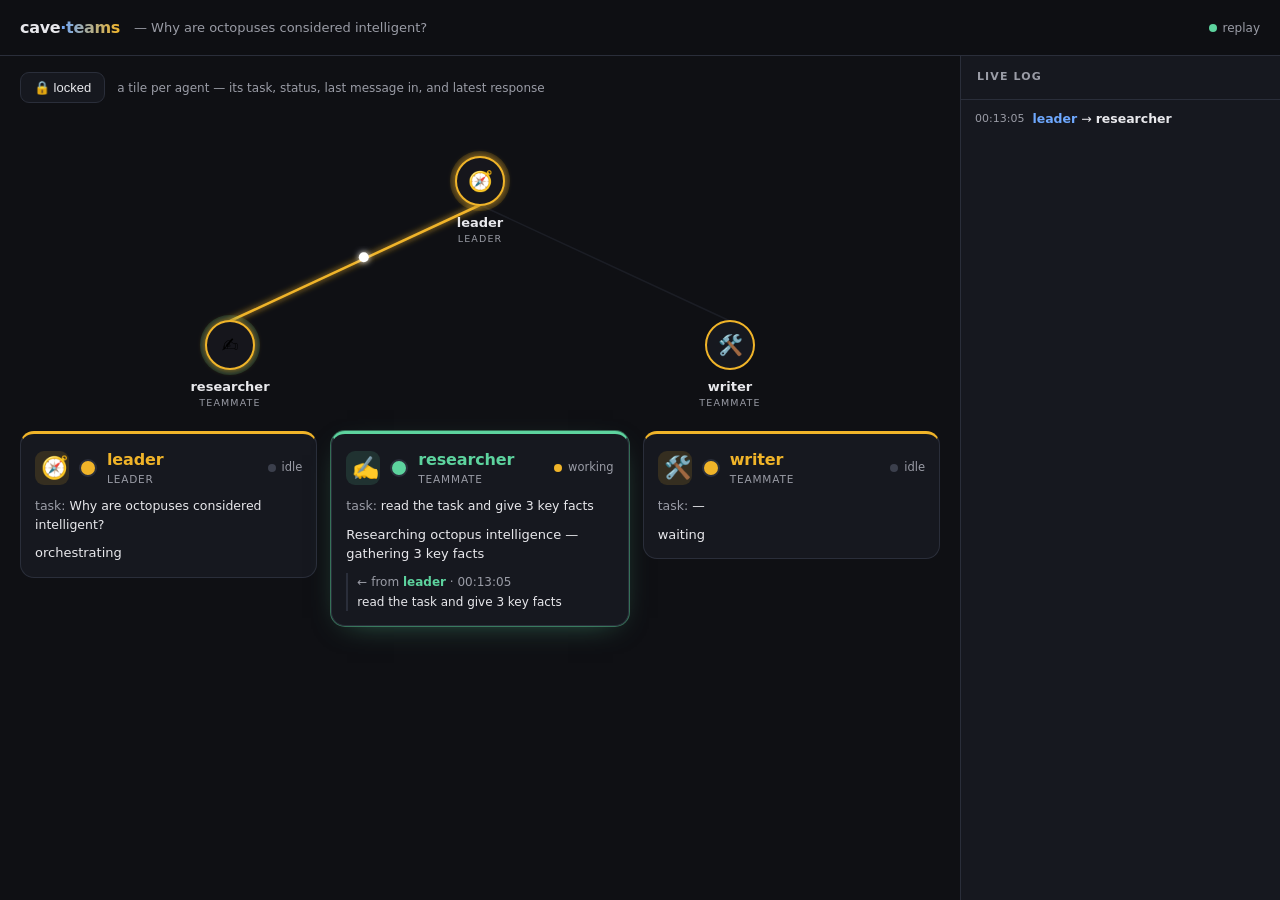
==== cave_teams/gallery.html @ 5efad650 "Rebuild: leader-driven agent teams on CAVE (the real design) A team leader (an intelligent dovetail)" ====
<!doctype html>
<html lang="en">
<head>
<meta charset="utf-8">
<meta name="viewport" content="width=device-width, initial-scale=1">
<title>cave-teams · live team</title>
<style>
  :root {
    --bg:#0f1014; --panel:#16181f; --panel2:#1c1f28; --border:#2a2e3a;
    --text:#e8e8ec; --muted:#9a9ca6; --accent:#6ea8fe; --gold:#f0b429;
    --green:#5dd39e; --red:#f4677a;
  }
  * { box-sizing:border-box; }
  body { margin:0; background:var(--bg); color:var(--text);
    font-family:ui-sans-serif,system-ui,-apple-system,"Segoe UI",Roboto,sans-serif; line-height:1.5; }
  .mono { font-family:ui-monospace,"SF Mono","JetBrains Mono",Menlo,monospace; }
  header { display:flex; align-items:center; gap:14px; padding:12px 20px;
    background:color-mix(in srgb,var(--bg) 82%,transparent); backdrop-filter:blur(10px);
    border-bottom:1px solid var(--border); position:sticky; top:0; z-index:5; height:56px; }
  header .logo { font-weight:800; letter-spacing:-.02em; }
  header .grad { background:linear-gradient(90deg,var(--accent),var(--gold));
    -webkit-background-clip:text; background-clip:text; color:transparent; }
  header .task { color:var(--muted); font-size:13px; max-width:46ch; overflow:hidden; text-overflow:ellipsis; white-space:nowrap; }
  header #status { margin-left:auto; font-size:12px; color:var(--muted); display:flex; align-items:center; gap:6px; }
  #status .dot { width:8px; height:8px; border-radius:50%; background:var(--green); }
  #status.live .dot { animation:pulse 1.2s infinite; }
  #status.done .dot { background:var(--accent); }
  @keyframes pulse { 50%{opacity:.3;} }

  .app { display:grid; grid-template-columns:1fr 320px; min-height:calc(100vh - 56px); }
  .stage { padding:16px 20px; min-width:0; }
  .toolbar { display:flex; align-items:center; gap:12px; margin-bottom:14px; }
  .toolbar .hint { color:var(--muted); font-size:12px; }
  .btn { display:inline-flex; align-items:center; gap:7px; border:1px solid var(--border);
    background:var(--panel); color:var(--text); border-radius:9px; padding:7px 13px; font-size:13px;
    cursor:pointer; user-select:none; }
  .btn:hover { border-color:color-mix(in srgb,var(--accent) 45%,var(--border)); }
  body.unlocked .btn.lock { border-color:var(--gold); color:var(--gold); }

  #graph { width:100%; height:300px; display:block; margin:0 0 14px; }
  #graph .edge { stroke:var(--border); stroke-width:1.5; opacity:.45; transition:stroke .2s,opacity .2s; }
  #graph .edge.active { stroke:var(--gold); stroke-width:2.5; opacity:1; filter:url(#glow); }
  #graph .gnode { cursor:pointer; }
  #graph .gnode .disc { fill:var(--panel); stroke:var(--c,var(--accent)); stroke-width:2; transition:filter .2s,stroke .2s; }
  #graph .gnode.leader .disc { stroke:var(--gold); }
  #graph .gnode.working .disc { stroke:var(--gold); }
  #graph .gnode.glow .disc { filter:url(#glow); }
  #graph .gnode .halo { fill:var(--c,var(--accent)); opacity:0; transition:opacity .3s; }
  #graph .gnode.glow .halo { opacity:.16; }
  #graph .gnode .emo { font-size:20px; }
  #graph .gnode .nm { fill:var(--text); font-size:13px; font-weight:700; }
  #graph .gnode .ro { fill:var(--muted); font-size:9.5px; letter-spacing:.12em; }
  #graph .pulse { fill:#fff; filter:url(#glow); }
  .tile.focus { box-shadow:0 0 0 2px var(--accent), 0 12px 44px -16px var(--accent); }
  #bento { display:grid; grid-template-columns:repeat(auto-fill,minmax(280px,1fr)); gap:14px; align-items:start; }
  .tile { position:relative; border:1px solid var(--border); border-top:3px solid var(--c,var(--accent));
    background:var(--panel); border-radius:14px; padding:14px; display:flex; flex-direction:column; gap:9px;
    transition:box-shadow .2s, transform .12s; }
  .tile.working { box-shadow:0 0 0 1px color-mix(in srgb,var(--c,var(--accent)) 45%,transparent),
    0 8px 30px -16px color-mix(in srgb,var(--c,var(--accent)) 60%,transparent); }
  .tile.flash { animation:flash .9s ease; }
  @keyframes flash { 0%{ box-shadow:0 0 0 2px var(--gold); } 100%{} }
  body.unlocked .tile { cursor:grab; }
  body.unlocked .tile.drag { opacity:.5; }
  .tile-hd { display:flex; align-items:center; gap:10px; }
  .tile .emoji { font-size:22px; line-height:1; width:34px; height:34px; display:grid; place-items:center;
    border-radius:9px; background:color-mix(in srgb,var(--c,var(--accent)) 14%,var(--panel)); border:none; }
  .tile .who { display:flex; flex-direction:column; min-width:0; }
  .tile .who b { color:var(--c,var(--accent)); letter-spacing:-.01em; }
  .tile .who .role { font-size:10.5px; color:var(--muted); text-transform:uppercase; letter-spacing:.08em; }
  .tile .st { margin-left:auto; font-size:11.5px; color:var(--muted); display:flex; align-items:center; gap:6px; }
  .tile .st i { width:8px; height:8px; border-radius:50%; background:#3b3f4c; display:inline-block; }
  .tile.working .st i { background:var(--gold); animation:pulse 1s infinite; }
  .tile.done .st i { background:var(--green); }
  .tile .line { font-size:12.5px; }
  .tile .line .k { color:var(--muted); }
  .tile .status1 { font-size:13px; color:var(--text); }
  .tile .last { font-size:12px; color:var(--muted); border-left:2px solid var(--border); padding-left:9px; }
  .tile .last .txt { color:var(--text); display:block; margin-top:2px; white-space:pre-wrap; word-break:break-word;
    max-height:4.6em; overflow:hidden; }
  .tile .resp { font-size:12.5px; color:var(--text); background:color-mix(in srgb,var(--green) 7%,var(--panel));
    border-radius:9px; padding:8px 10px; white-space:pre-wrap; word-break:break-word; max-height:7em; overflow:auto; }
  .tile .swatch { width:18px; height:18px; border-radius:50%; border:2px solid var(--border);
    background:var(--c,var(--accent)); cursor:pointer; padding:0; }
  .pop { position:absolute; top:52px; left:14px; z-index:20; background:var(--panel2);
    border:1px solid var(--border); border-radius:11px; padding:8px; display:none;
    grid-template-columns:repeat(6,1fr); gap:5px; box-shadow:0 16px 44px -12px #000; }
  .pop.open { display:grid; }
  .pop .opt { cursor:pointer; border-radius:7px; width:28px; height:28px; display:grid; place-items:center;
    font-size:16px; border:1px solid transparent; }
  .pop .opt:hover { border-color:var(--accent); background:var(--panel); }
  .pop .sw { width:26px; height:26px; border-radius:50%; cursor:pointer; border:2px solid transparent; }
  .pop .sw.on { border-color:var(--text); }

  .rail { border-left:1px solid var(--border); background:var(--panel); position:sticky; top:56px;
    height:calc(100vh - 56px); overflow:auto; display:flex; flex-direction:column; }
  .rail h3 { margin:0; padding:13px 16px; font-size:11px; letter-spacing:.1em; text-transform:uppercase;
    color:var(--muted); border-bottom:1px solid var(--border); position:sticky; top:0; background:var(--panel); }
  #log { padding:10px 14px; display:flex; flex-direction:column; gap:8px; }
  .li { font-size:12.5px; display:grid; grid-template-columns:auto 1fr; gap:8px; animation:slide .25s ease; }
  @keyframes slide { from{opacity:0; transform:translateY(-4px);} }
  .li .t { color:var(--muted); font-variant-numeric:tabular-nums; font-size:11px; padding-top:1px; }
  .li b { color:var(--accent); } .li .g { color:var(--green); }
  .li.warn { color:var(--gold); } .li.warn b { color:var(--gold); }
  .li.report { color:var(--accent); }
  @media (max-width:820px){ .app{ grid-template-columns:1fr; } .rail{ position:static; height:auto;
    border-left:none; border-top:1px solid var(--border); } }
</style>
</head>
<body>
<header>
  <span class="logo">cave<span class="grad">·teams</span></span>
  <span class="task" id="task"></span>
  <span id="status" class="live"><span class="dot"></span><span id="statusText">live</span></span>
</header>

<div class="app">
  <div class="stage">
    <div class="toolbar">
      <button class="btn lock" id="lockBtn" onclick="toggleLock()">🔒 locked</button>
      <span class="hint" id="hint">a tile per agent — its task, status, last message in, and latest response</span>
    </div>
    <svg id="graph" viewBox="0 0 800 300" preserveAspectRatio="xMidYMid meet">
      <defs><filter id="glow" x="-60%" y="-60%" width="220%" height="220%">
        <feGaussianBlur stdDeviation="3.2" result="b"/><feMerge><feMergeNode in="b"/><feMergeNode in="SourceGraphic"/></feMerge>
      </filter></defs>
    </svg>
    <div id="bento"></div>
  </div>
  <aside class="rail">
    <h3>live log</h3>
    <div id="log"></div>
  </aside>
</div>

<script>
const bento = document.getElementById('bento');
const logEl = document.getElementById('log');
const statusEl = document.getElementById('status');
const statusText = document.getElementById('statusText');
const taskEl = document.getElementById('task');

const EMOJIS = ['🧭','🔬','✍️','🛠️','📊','🔎','🧠','⚙️','📦','🎯','🤖','🦉'];
const COLORS = ['#6ea8fe','#5dd39e','#f0b429','#b794f6','#f4677a','#4fd1c5','#f6995c','#9aa0ff'];
const DEF_EMOJI = {leader:'🧭'};
const agents = {};   // name -> {role, el, color, emoji, ...}
let order = JSON.parse(localStorage.getItem('ct:order') || '[]');

const LS = (a,k) => localStorage.getItem(`ct:${a}:${k}`);
const setLS = (a,k,v) => localStorage.setItem(`ct:${a}:${k}`, v);
function closeAllPops(){ document.querySelectorAll('.pop.open').forEach(p=>p.classList.remove('open')); }
document.addEventListener('click', closeAllPops);   // click anywhere outside closes palettes

function now() { const d=new Date(); return d.toTimeString().slice(0,8); }

function defColor(role, idx){ return role==='leader' ? '#f0b429' : COLORS[(idx)%COLORS.length]; }
function defEmoji(role, idx){ return DEF_EMOJI[role] || EMOJIS[1 + (idx % (EMOJIS.length-1))]; }

function tile(name, role) {
  if (agents[name]) return agents[name];
  const idx = Object.keys(agents).length;
  const a = { name, role, color: LS(name,'color') || defColor(role, idx),
              emoji: LS(name,'emoji') || defEmoji(role, idx),
              status:'idle', task:'', status1:'waiting', last:null, resp:'' };
  const el = document.createElement('div');
  el.className = 'tile'; el.dataset.agent = name; el.style.setProperty('--c', a.color);
  el.innerHTML = `
    <div class="tile-hd">
      <button class="emoji" title="click to change emoji">${a.emoji}</button>
      <button class="swatch" title="click to change colour"></button>
      <div class="who"><b>${name}</b><span class="role">${role}</span></div>
      <span class="st"><i></i><span class="stt">idle</span></span>
    </div>
    <div class="pop emojipop">${EMOJIS.map(e=>`<span class="opt" data-emoji="${e}">${e}</span>`).join('')}</div>
    <div class="pop colorpop">${COLORS.map(c=>`<span class="sw" data-color="${c}" style="background:${c}"></span>`).join('')}</div>
    <div class="line task"><span class="k">task:</span> <span class="v">—</span></div>
    <div class="status1">waiting</div>
    <div class="last" hidden></div>
    <div class="resp" hidden></div>`;
  a.el = el;
  // drag to rearrange (when unlocked)
  el.draggable = false;
  el.addEventListener('dragstart', e => { dragged = el; el.classList.add('drag'); });
  el.addEventListener('dragend', () => { el.classList.remove('drag'); saveOrder(); });
  el.addEventListener('dragover', e => { e.preventDefault();
    const t = e.currentTarget; if (dragged && dragged!==t) {
      const r = t.getBoundingClientRect();
      bento.insertBefore(dragged, (e.clientY - r.top)/r.height < .5 ? t : t.nextSibling);
    } });
  // click-to-open palettes: emoji button → emoji palette · swatch → colour palette
  const emojipop = el.querySelector('.emojipop'), colorpop = el.querySelector('.colorpop');
  el.querySelector('.emoji').onclick = (e) => { e.stopPropagation(); const was = emojipop.classList.contains('open'); closeAllPops(); if (!was) emojipop.classList.add('open'); };
  el.querySelector('.swatch').onclick = (e) => { e.stopPropagation(); const was = colorpop.classList.contains('open'); closeAllPops(); if (!was) colorpop.classList.add('open'); };
  emojipop.querySelectorAll('.opt').forEach(o => o.onclick = (e) => { e.stopPropagation();
    a.emoji = o.dataset.emoji; el.querySelector('.emoji').textContent = a.emoji; setLS(name,'emoji',a.emoji); emojipop.classList.remove('open'); });
  colorpop.querySelectorAll('.sw').forEach(s => { if (s.dataset.color===a.color) s.classList.add('on');
    s.onclick = (e) => { e.stopPropagation(); a.color=s.dataset.color; el.style.setProperty('--c',a.color); setLS(name,'color',a.color);
      colorpop.querySelectorAll('.sw').forEach(x=>x.classList.toggle('on', x===s)); colorpop.classList.remove('open'); }; });
  bento.appendChild(el);
  agents[name] = a;
  return a;
}

function render(a) {
  const el = a.el;
  el.classList.toggle('working', a.status==='working');
  el.classList.toggle('done', a.status==='done');
  el.querySelector('.stt').textContent = a.status;
  el.querySelector('.task .v').textContent = a.task || '—';
  el.querySelector('.status1').textContent = a.status1;
  const last = el.querySelector('.last');
  if (a.last) { last.hidden = false;
    last.innerHTML = `← from <b style="color:var(--c)">${a.last.from}</b> · ${a.last.when}<span class="txt"></span>`;
    last.querySelector('.txt').textContent = a.last.text; }
  const resp = el.querySelector('.resp');
  if (a.resp) { resp.hidden = false; resp.textContent = '→ ' + a.resp; }
}

function log(cls, t, html) {
  const li = document.createElement('div'); li.className = 'li ' + (cls||'');
  li.innerHTML = `<span class="t">${t}</span><span class="m">${html}</span>`;
  logEl.appendChild(li); li.scrollIntoView({behavior:'smooth', block:'end'});
}

// ── the team GRAPH: leader on top, teammates below; edges = allowed paths; pulses light up on events ──
const NS = 'http://www.w3.org/2000/svg';
const G = { svg: document.getElementById('graph'), nodes: {} };
function leaderName(){ return Object.keys(G.nodes).find(k => G.nodes[k].role === 'leader'); }
function buildGraph(leader, members) {
  [...G.svg.querySelectorAll('.gnode,.edge,.pulse')].forEach(e => e.remove());
  G.nodes = { [leader]: { x:400, y:64, role:'leader' } };
  const n = members.length;
  members.forEach((m,i) => { const x = n===1 ? 400 : (150 + i*(500/(n-1))); G.nodes[m] = { x, y:228, role:'teammate' }; });
  // allowed edges: leader <-> each teammate (every message routes through the leader/dovetail)
  members.forEach(m => {
    const a=G.nodes[leader], b=G.nodes[m];
    const e = document.createElementNS(NS,'line');
    e.setAttribute('x1',a.x); e.setAttribute('y1',a.y+24); e.setAttribute('x2',b.x); e.setAttribute('y2',b.y-24);
    e.setAttribute('class','edge'); G.svg.appendChild(e); b.edge = e;
  });
  // nodes on top of the edges
  Object.entries(G.nodes).forEach(([name,nd]) => {
    const ag = agents[name] || { emoji: nd.role==='leader'?'🧭':'🤖', color: nd.role==='leader'?'#f0b429':'#6ea8fe' };
    const g = document.createElementNS(NS,'g'); g.setAttribute('class','gnode '+nd.role); g.dataset.agent=name;
    g.setAttribute('transform',`translate(${nd.x},${nd.y})`); g.style.setProperty('--c', ag.color);
    g.innerHTML = `<circle class="halo" r="30"/><circle class="disc" r="24"/>`
      + `<text class="emo" y="7" text-anchor="middle">${ag.emoji}</text>`
      + `<text class="nm" y="46" text-anchor="middle">${name}</text>`
      + `<text class="ro" y="61" text-anchor="middle">${nd.role.toUpperCase()}</text>`;
    g.onclick = () => focusAgent(name);
    G.svg.appendChild(g); nd.g = g;
  });
}
function pulseEdge(from, to) {
  const a=G.nodes[from], b=G.nodes[to]; if(!a||!b) return;
  const edge = (a.role === 'leader') ? b.edge : a.edge;
  if (edge) { edge.classList.add('active'); setTimeout(()=>edge.classList.remove('active'), 1600); }
  const p = document.createElementNS(NS,'circle'); p.setAttribute('class','pulse'); p.setAttribute('r','5'); G.svg.appendChild(p);
  const t0 = performance.now(), dur = 1100;
  (function step(now){ const k=Math.min(1,(now-t0)/dur);
    p.setAttribute('cx', a.x+(b.x-a.x)*k); p.setAttribute('cy', a.y+(b.y-a.y)*k);
    if(k<1) requestAnimationFrame(step); else p.remove(); })(t0);
  [a.g,b.g].forEach(g => { if(g){ g.classList.add('glow'); setTimeout(()=>g.classList.remove('glow'),1600); } });
}
function gStatus(name, working){ const nd=G.nodes[name]; if(nd&&nd.g) nd.g.classList.toggle('working', !!working); }
function gGlow(name){ const nd=G.nodes[name]; if(nd&&nd.g){ nd.g.classList.add('glow'); setTimeout(()=>nd.g.classList.remove('glow'),1600); } }
function focusAgent(name){ const t = agents[name] && agents[name].el; if(!t) return;
  document.querySelectorAll('.tile.focus').forEach(x=>x.classList.remove('focus'));
  t.classList.add('focus'); t.scrollIntoView({behavior:'smooth', block:'center'}); setTimeout(()=>t.classList.remove('focus'), 2600); }

function applyOrder() {
  order.forEach(n => { if (agents[n]) bento.appendChild(agents[n].el); });
}
function saveOrder() {
  order = [...bento.children].map(t => t.dataset.agent);
  localStorage.setItem('ct:order', JSON.stringify(order));
}

let unlocked = false, dragged = null;
function toggleLock() {
  unlocked = !unlocked;
  document.body.classList.toggle('unlocked', unlocked);
  Object.values(agents).forEach(a => a.el.draggable = unlocked);
  document.getElementById('lockBtn').textContent = unlocked ? '🔓 unlocked — drag to rearrange' : '🔒 locked';
  document.getElementById('hint').textContent = unlocked
    ? 'drag tiles to rearrange · click the emoji + a colour to customise each agent'
    : 'a tile per agent — its task, status, last message in, and latest response';
}

function handle(ev) {
  const d = ev.data || ev;
  if (ev.kind === 'team') {
    taskEl.textContent = d.task ? '— ' + d.task : '';
    tile(d.leader, 'leader'); const L = agents[d.leader]; L.task = d.task || ''; L.status1 = 'orchestrating'; render(L);
    (d.members || []).forEach(m => tile(m, 'teammate'));
    applyOrder();
    buildGraph(d.leader, d.members || []);
  } else if (ev.kind === 'dispatch') {
    const a = tile(d.to, 'teammate');
    a.status = 'working'; a.task = d.prompt || a.task;
    a.status1 = d.one_liner_to_show_user || ('working — ' + (d.prompt || '').slice(0,60));
    a.last = { from:'leader', when:now(), text:d.prompt || ('read ' + (d.path||'')) };
    render(a);
    pulseEdge(leaderName(), d.to); gStatus(d.to, true);
    log('', now(), `<b>leader</b> → <b style="color:var(--c)">${d.to}</b>`);
  } else if (ev.kind === 'blocked') {
    const L = Object.values(agents).find(a=>a.role==='leader'); if (L) { L.el.classList.remove('flash'); void L.el.offsetWidth; L.el.classList.add('flash'); L.status1='corrected a wrong message'; render(L); }
    gGlow(leaderName());
    log('warn', now(), `⚠ guardrail blocked the leader — ${(d.error||'').slice(0,70)}`);
  } else if (ev.kind === 'response') {
    const a = tile(d.frm, 'teammate');
    a.status = 'done'; a.status1 = d.one_liner_to_show_user || 'responded'; a.resp = d.text || ''; render(a);
    pulseEdge(d.frm, leaderName()); gStatus(d.frm, false);
    log('', now(), `<span class="g">${d.frm}</span> → leader ✓`);
  } else if (ev.kind === 'report') {
    statusEl.className = 'done'; statusText.textContent = 'done';
    const L = Object.values(agents).find(a=>a.role==='leader'); if (L) { L.status='done'; L.status1='run complete — report ready'; render(L); }
    log('report', now(), `✓ team report ready`);
  }
}

// LIVE via the cave server's SSE, or DEMO from an embedded run (for capture / standalone view).
const DEMO = [
  {kind:'team', data:{leader:'leader', members:['researcher','writer'], task:'Why are octopuses considered intelligent?'}},
  {kind:'dispatch', data:{to:'researcher', prompt:'read the task and give 3 key facts', path:'sessions/s1/task.txt', one_liner_to_show_user:'Researching octopus intelligence — gathering 3 key facts'}},
  {kind:'response', data:{frm:'researcher', text:'• distributed nervous system (9 brains)\n• tool use & problem-solving (jars, mazes)\n• camouflage requires real-time scene modeling', one_liner_to_show_user:'Found 3 facts: 9-brain system, tool use, real-time camouflage'}},
  {kind:'blocked', data:{error:"It isn't researcher's turn — these can run now: ['writer']. Message one of them."}},
  {kind:'dispatch', data:{to:'writer', prompt:'read the research and write one tight sentence', path:'sessions/s1/artifacts/researcher-response.txt', one_liner_to_show_user:'Writing the final one-sentence summary from the research'}},
  {kind:'response', data:{frm:'writer', text:'Octopuses are intelligent because a distributed nine-brain nervous system lets them solve problems, use tools, and model their surroundings in real time to camouflage.', one_liner_to_show_user:'Wrote the final summary sentence'}},
  {kind:'report', data:{text:'researcher gathered the facts; the leader caught itself re-dispatching researcher and corrected to the writer; the writer produced the final sentence.'}},
];

function runDemo(seq, i=0) {
  if (i >= seq.length) { statusEl.className='done'; statusText.textContent='done'; return; }
  handle(seq[i]);
  setTimeout(() => runDemo(seq, i+1), seq[i].kind === 'response' ? 1000 : 700);
}

const params = new URLSearchParams(location.search);
if (params.get('live') !== null) {
  try {
    const es = new EventSource('/team/events');
    es.onmessage = (m) => { try { handle(JSON.parse(m.data)); } catch (e) {} };
    es.onerror = () => { statusText.textContent = 'disconnected'; };
  } catch (e) { statusText.textContent = 'no stream'; runDemo(DEMO); }
} else {
  statusText.textContent = 'replay';
  runDemo(DEMO);
}
</script>
</body>
</html>
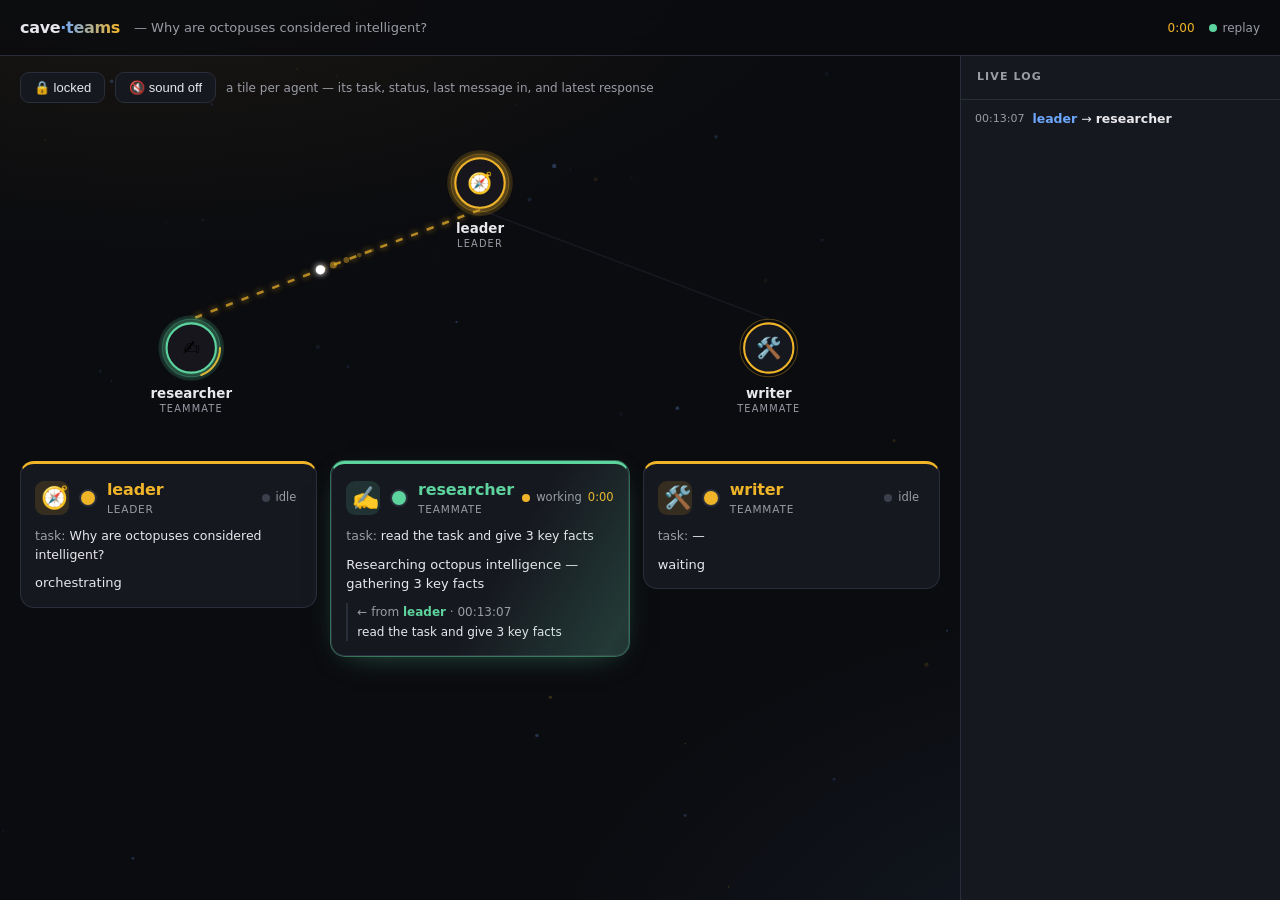
==== commit 1cfe3312: "Checkpoint uncommitted work (2026-07-07)" ====
--- a/cave_teams/gallery.html
+++ b/cave_teams/gallery.html
@@ -3,25 +3,40 @@
 <head>
 <meta charset="utf-8">
 <meta name="viewport" content="width=device-width, initial-scale=1">
+<link rel="icon" href="data:image/svg+xml,<svg xmlns=%22http://www.w3.org/2000/svg%22 viewBox=%220 0 100 100%22><text y=%22.9em%22 font-size=%2290%22>🧭</text></svg>">
 <title>cave-teams · live team</title>
 <style>
   :root {
-    --bg:#0f1014; --panel:#16181f; --panel2:#1c1f28; --border:#2a2e3a;
+    --bg:#0b0c10; --panel:#16181f; --panel2:#1c1f28; --border:#2a2e3a;
     --text:#e8e8ec; --muted:#9a9ca6; --accent:#6ea8fe; --gold:#f0b429;
     --green:#5dd39e; --red:#f4677a;
   }
   * { box-sizing:border-box; }
-  body { margin:0; background:var(--bg); color:var(--text);
-    font-family:ui-sans-serif,system-ui,-apple-system,"Segoe UI",Roboto,sans-serif; line-height:1.5; }
+  body { margin:0; color:var(--text); line-height:1.5;
+    font-family:ui-sans-serif,system-ui,-apple-system,"Segoe UI",Roboto,sans-serif;
+    background:
+      radial-gradient(1100px 520px at 12% -8%, rgba(240,180,41,.075), transparent 62%),
+      radial-gradient(950px 640px at 88% 112%, rgba(110,168,254,.085), transparent 62%),
+      var(--bg); }
   .mono { font-family:ui-monospace,"SF Mono","JetBrains Mono",Menlo,monospace; }
+
+  /* ambient dust canvas sits under everything (draw loop skips the blurred header region) */
+  #dust { position:fixed; inset:0; z-index:0; pointer-events:none; }
+  header, .app { position:relative; z-index:1; }
+
   header { display:flex; align-items:center; gap:14px; padding:12px 20px;
-    background:color-mix(in srgb,var(--bg) 82%,transparent); backdrop-filter:blur(10px);
+    background:color-mix(in srgb,var(--bg) 80%,transparent); backdrop-filter:blur(10px);
     border-bottom:1px solid var(--border); position:sticky; top:0; z-index:5; height:56px; }
   header .logo { font-weight:800; letter-spacing:-.02em; }
   header .grad { background:linear-gradient(90deg,var(--accent),var(--gold));
     -webkit-background-clip:text; background-clip:text; color:transparent; }
+  body.celebrate header .grad { background:linear-gradient(90deg,var(--gold),#ffe9b0,var(--gold));
+    background-size:200% 100%; -webkit-background-clip:text; background-clip:text;
+    animation:shimmer 2.2s linear infinite; }
+  @keyframes shimmer { to { background-position:-200% 0; } }
   header .task { color:var(--muted); font-size:13px; max-width:46ch; overflow:hidden; text-overflow:ellipsis; white-space:nowrap; }
-  header #status { margin-left:auto; font-size:12px; color:var(--muted); display:flex; align-items:center; gap:6px; }
+  header #clock { margin-left:auto; font-size:12px; color:var(--gold); font-variant-numeric:tabular-nums; }
+  header #status { font-size:12px; color:var(--muted); display:flex; align-items:center; gap:6px; }
   #status .dot { width:8px; height:8px; border-radius:50%; background:var(--green); }
   #status.live .dot { animation:pulse 1.2s infinite; }
   #status.done .dot { background:var(--accent); }
@@ -29,7 +44,7 @@
 
   .app { display:grid; grid-template-columns:1fr 320px; min-height:calc(100vh - 56px); }
   .stage { padding:16px 20px; min-width:0; }
-  .toolbar { display:flex; align-items:center; gap:12px; margin-bottom:14px; }
+  .toolbar { display:flex; align-items:center; gap:10px; margin-bottom:14px; flex-wrap:wrap; }
   .toolbar .hint { color:var(--muted); font-size:12px; }
   .btn { display:inline-flex; align-items:center; gap:7px; border:1px solid var(--border);
     background:var(--panel); color:var(--text); border-radius:9px; padding:7px 13px; font-size:13px;
@@ -37,39 +52,66 @@
   .btn:hover { border-color:color-mix(in srgb,var(--accent) 45%,var(--border)); }
   body.unlocked .btn.lock { border-color:var(--gold); color:var(--gold); }
 
-  #graph { width:100%; height:300px; display:block; margin:0 0 14px; }
-  #graph .edge { stroke:var(--border); stroke-width:1.5; opacity:.45; transition:stroke .2s,opacity .2s; }
-  #graph .edge.active { stroke:var(--gold); stroke-width:2.5; opacity:1; filter:url(#glow); }
+  /* ── the team graph ── */
+  #graph { width:100%; height:330px; display:block; margin:0 0 14px; }
+  #graph .edge { fill:none; stroke:var(--border); stroke-width:1.6; opacity:.38; }
+  #graph .edge.active { stroke:var(--gold); stroke-width:2.4; opacity:1; filter:url(#glow);
+    stroke-dasharray:7 9; animation:dashflow .5s linear infinite; }
+  @keyframes dashflow { to { stroke-dashoffset:-32; } }
   #graph .gnode { cursor:pointer; }
-  #graph .gnode .disc { fill:var(--panel); stroke:var(--c,var(--accent)); stroke-width:2; transition:filter .2s,stroke .2s; }
+  #graph .gnode .halo { fill:var(--c,var(--accent)); opacity:0; transition:opacity .3s; }
+  #graph .gnode.glow .halo { opacity:.15; }
+  #graph .gnode .ring { fill:none; stroke:color-mix(in srgb,var(--c,var(--accent)) 32%,transparent); stroke-width:1; }
+  #graph .gnode .disc { fill:var(--panel); stroke:var(--c,var(--accent)); stroke-width:2; transition:stroke .2s; }
   #graph .gnode.leader .disc { stroke:var(--gold); }
-  #graph .gnode.working .disc { stroke:var(--gold); }
   #graph .gnode.glow .disc { filter:url(#glow); }
-  #graph .gnode .halo { fill:var(--c,var(--accent)); opacity:0; transition:opacity .3s; }
-  #graph .gnode.glow .halo { opacity:.16; }
+  #graph .gnode .spinring { fill:none; stroke:var(--gold); stroke-width:2; stroke-dasharray:34 142;
+    stroke-linecap:round; opacity:0; transform-box:fill-box; transform-origin:center; }
+  #graph .gnode.working .spinring { opacity:1; animation:spin 1.1s linear infinite; }
+  @keyframes spin { to { transform:rotate(360deg); } }
+  #graph .gnode .donedot { fill:var(--green); stroke:var(--bg); stroke-width:1.5; opacity:0; transition:opacity .3s; }
+  #graph .gnode.done .donedot { opacity:1; }
   #graph .gnode .emo { font-size:20px; }
   #graph .gnode .nm { fill:var(--text); font-size:13px; font-weight:700; }
   #graph .gnode .ro { fill:var(--muted); font-size:9.5px; letter-spacing:.12em; }
   #graph .pulse { fill:#fff; filter:url(#glow); }
+  #graph .trail { fill:var(--gold); }
+
+  /* ── the final report ── */
+  #reportCard { border:1px solid color-mix(in srgb,var(--gold) 45%,var(--border));
+    background:color-mix(in srgb,var(--gold) 6%,var(--panel));
+    border-radius:14px; padding:14px 16px; margin:0 0 14px; animation:pop .4s ease; }
+  #reportCard .rc-hd { font-size:11px; letter-spacing:.12em; color:var(--gold); font-weight:800; margin-bottom:6px; }
+  #reportCard .rc-body { font-size:13.5px; white-space:pre-wrap; word-break:break-word; }
+  @keyframes pop { from { opacity:0; transform:translateY(6px) scale(.98); } }
+
+  /* ── the bento tiles ── */
   .tile.focus { box-shadow:0 0 0 2px var(--accent), 0 12px 44px -16px var(--accent); }
   #bento { display:grid; grid-template-columns:repeat(auto-fill,minmax(280px,1fr)); gap:14px; align-items:start; }
   .tile { position:relative; border:1px solid var(--border); border-top:3px solid var(--c,var(--accent));
     background:var(--panel); border-radius:14px; padding:14px; display:flex; flex-direction:column; gap:9px;
-    transition:box-shadow .2s, transform .12s; }
+    transition:box-shadow .2s, transform .12s; animation:pop .35s ease; }
   .tile.working { box-shadow:0 0 0 1px color-mix(in srgb,var(--c,var(--accent)) 45%,transparent),
     0 8px 30px -16px color-mix(in srgb,var(--c,var(--accent)) 60%,transparent); }
+  .tile.working::after { content:""; position:absolute; inset:-1px; border-radius:14px; pointer-events:none;
+    background:linear-gradient(120deg, transparent 30%,
+      color-mix(in srgb,var(--c,var(--accent)) 18%,transparent) 50%, transparent 70%);
+    background-size:220% 100%; animation:sheen 1.8s linear infinite; }
+  @keyframes sheen { from{background-position:150% 0;} to{background-position:-70% 0;} }
   .tile.flash { animation:flash .9s ease; }
   @keyframes flash { 0%{ box-shadow:0 0 0 2px var(--gold); } 100%{} }
   body.unlocked .tile { cursor:grab; }
   body.unlocked .tile.drag { opacity:.5; }
   .tile-hd { display:flex; align-items:center; gap:10px; }
   .tile .emoji { font-size:22px; line-height:1; width:34px; height:34px; display:grid; place-items:center;
-    border-radius:9px; background:color-mix(in srgb,var(--c,var(--accent)) 14%,var(--panel)); border:none; }
+    border-radius:9px; background:color-mix(in srgb,var(--c,var(--accent)) 14%,var(--panel)); border:none; cursor:pointer; }
   .tile .who { display:flex; flex-direction:column; min-width:0; }
   .tile .who b { color:var(--c,var(--accent)); letter-spacing:-.01em; }
   .tile .who .role { font-size:10.5px; color:var(--muted); text-transform:uppercase; letter-spacing:.08em; }
   .tile .st { margin-left:auto; font-size:11.5px; color:var(--muted); display:flex; align-items:center; gap:6px; }
   .tile .st i { width:8px; height:8px; border-radius:50%; background:#3b3f4c; display:inline-block; }
+  .tile .st .tm { color:var(--gold); font-variant-numeric:tabular-nums; }
+  .tile.done .st .tm { color:var(--muted); }
   .tile.working .st i { background:var(--gold); animation:pulse 1s infinite; }
   .tile.done .st i { background:var(--green); }
   .tile .line { font-size:12.5px; }
@@ -92,10 +134,11 @@
   .pop .sw { width:26px; height:26px; border-radius:50%; cursor:pointer; border:2px solid transparent; }
   .pop .sw.on { border-color:var(--text); }
 
+  /* ── the live-log rail ── */
   .rail { border-left:1px solid var(--border); background:var(--panel); position:sticky; top:56px;
     height:calc(100vh - 56px); overflow:auto; display:flex; flex-direction:column; }
   .rail h3 { margin:0; padding:13px 16px; font-size:11px; letter-spacing:.1em; text-transform:uppercase;
-    color:var(--muted); border-bottom:1px solid var(--border); position:sticky; top:0; background:var(--panel); }
+    color:var(--muted); border-bottom:1px solid var(--border); position:sticky; top:0; background:var(--panel); z-index:2; }
   #log { padding:10px 14px; display:flex; flex-direction:column; gap:8px; }
   .li { font-size:12.5px; display:grid; grid-template-columns:auto 1fr; gap:8px; animation:slide .25s ease; }
   @keyframes slide { from{opacity:0; transform:translateY(-4px);} }
@@ -108,9 +151,11 @@
 </style>
 </head>
 <body>
+<canvas id="dust"></canvas>
 <header>
   <span class="logo">cave<span class="grad">·teams</span></span>
   <span class="task" id="task"></span>
+  <span id="clock"></span>
   <span id="status" class="live"><span class="dot"></span><span id="statusText">live</span></span>
 </header>
 
@@ -118,13 +163,18 @@
   <div class="stage">
     <div class="toolbar">
       <button class="btn lock" id="lockBtn" onclick="toggleLock()">🔒 locked</button>
+      <button class="btn" id="sndBtn" title="procedural event sounds"></button>
       <span class="hint" id="hint">a tile per agent — its task, status, last message in, and latest response</span>
     </div>
-    <svg id="graph" viewBox="0 0 800 300" preserveAspectRatio="xMidYMid meet">
+    <svg id="graph" viewBox="0 0 800 320" preserveAspectRatio="xMidYMid meet">
       <defs><filter id="glow" x="-60%" y="-60%" width="220%" height="220%">
         <feGaussianBlur stdDeviation="3.2" result="b"/><feMerge><feMergeNode in="b"/><feMergeNode in="SourceGraphic"/></feMerge>
       </filter></defs>
     </svg>
+    <div id="reportCard" hidden>
+      <div class="rc-hd">✓ TEAM REPORT</div>
+      <div class="rc-body" id="reportText"></div>
+    </div>
     <div id="bento"></div>
   </div>
   <aside class="rail">
@@ -135,16 +185,21 @@
 
 <script>
 const bento = document.getElementById('bento');
+const railEl = document.querySelector('.rail');
 const logEl = document.getElementById('log');
 const statusEl = document.getElementById('status');
 const statusText = document.getElementById('statusText');
 const taskEl = document.getElementById('task');
+const clockEl = document.getElementById('clock');
+const reportCard = document.getElementById('reportCard');
+const reportText = document.getElementById('reportText');
 
 const EMOJIS = ['🧭','🔬','✍️','🛠️','📊','🔎','🧠','⚙️','📦','🎯','🤖','🦉'];
 const COLORS = ['#6ea8fe','#5dd39e','#f0b429','#b794f6','#f4677a','#4fd1c5','#f6995c','#9aa0ff'];
 const DEF_EMOJI = {leader:'🧭'};
 const agents = {};   // name -> {role, el, color, emoji, ...}
 let order = JSON.parse(localStorage.getItem('ct:order') || '[]');
+let runT0 = null, runDone = false;
 
 const LS = (a,k) => localStorage.getItem(`ct:${a}:${k}`);
 const setLS = (a,k,v) => localStorage.setItem(`ct:${a}:${k}`, v);
@@ -152,16 +207,49 @@
 document.addEventListener('click', closeAllPops);   // click anywhere outside closes palettes
 
 function now() { const d=new Date(); return d.toTimeString().slice(0,8); }
-
 function defColor(role, idx){ return role==='leader' ? '#f0b429' : COLORS[(idx)%COLORS.length]; }
 function defEmoji(role, idx){ return DEF_EMOJI[role] || EMOJIS[1 + (idx % (EMOJIS.length-1))]; }
+
+// ── procedural event sounds: a tiny Web Audio synth behind a throttle gate, so a burst of
+//    events can't stack into noise. Muted by default; the toggle persists. ──
+const SoundSynth = (() => {
+  let ctx = null;
+  let muted = (localStorage.getItem('ct:muted') ?? '1') === '1';
+  const ensure = () => {
+    if (!ctx) ctx = new (window.AudioContext || window.webkitAudioContext)();
+    if (ctx.state === 'suspended') ctx.resume();
+  };
+  function beep(freq, dur, type='square', vol=.05, slide=0, delay=0) {
+    if (muted) return; ensure(); if (!ctx) return;
+    const t = ctx.currentTime + delay;
+    const o = ctx.createOscillator(), g = ctx.createGain();
+    o.type = type; o.frequency.setValueAtTime(freq, t);
+    if (slide) o.frequency.exponentialRampToValueAtTime(Math.max(30, freq + slide), t + dur);
+    g.gain.setValueAtTime(vol, t); g.gain.exponentialRampToValueAtTime(.0001, t + dur);
+    o.connect(g); g.connect(ctx.destination); o.start(t); o.stop(t + dur + .02);
+  }
+  const last = {};
+  const gate = (k, ms) => { const n = performance.now(); if (n - (last[k]||0) < ms) return false; last[k] = n; return true; };
+  return {
+    get muted(){ return muted; },
+    toggle(){ muted = !muted; localStorage.setItem('ct:muted', muted ? '1' : '0'); if (!muted) ensure(); return muted; },
+    dispatch(){ if (gate('d', 120)) beep(560, .08, 'square', .04, -220); },
+    response(){ if (gate('r', 120)) { beep(440, .07, 'sine', .05); beep(660, .09, 'sine', .05, 0, .09); } },
+    blocked(){ if (gate('b', 250)) beep(110, .16, 'sawtooth', .05, -30); },
+    report(){ [523.25, 659.25, 783.99].forEach((f,i) => beep(f, .14, 'triangle', .05, 0, i * .11)); },
+  };
+})();
+const sndBtn = document.getElementById('sndBtn');
+function renderSnd(){ sndBtn.textContent = SoundSynth.muted ? '🔇 sound off' : '🔊 sound on'; }
+sndBtn.onclick = () => { SoundSynth.toggle(); renderSnd(); };
+renderSnd();
 
 function tile(name, role) {
   if (agents[name]) return agents[name];
   const idx = Object.keys(agents).length;
   const a = { name, role, color: LS(name,'color') || defColor(role, idx),
               emoji: LS(name,'emoji') || defEmoji(role, idx),
-              status:'idle', task:'', status1:'waiting', last:null, resp:'' };
+              status:'idle', task:'', status1:'waiting', last:null, resp:'', t0:null };
   const el = document.createElement('div');
   el.className = 'tile'; el.dataset.agent = name; el.style.setProperty('--c', a.color);
   el.innerHTML = `
@@ -169,7 +257,7 @@
       <button class="emoji" title="click to change emoji">${a.emoji}</button>
       <button class="swatch" title="click to change colour"></button>
       <div class="who"><b>${name}</b><span class="role">${role}</span></div>
-      <span class="st"><i></i><span class="stt">idle</span></span>
+      <span class="st"><i></i><span class="stt">idle</span><span class="tm"></span></span>
     </div>
     <div class="pop emojipop">${EMOJIS.map(e=>`<span class="opt" data-emoji="${e}">${e}</span>`).join('')}</div>
     <div class="pop colorpop">${COLORS.map(c=>`<span class="sw" data-color="${c}" style="background:${c}"></span>`).join('')}</div>
@@ -192,10 +280,12 @@
   el.querySelector('.emoji').onclick = (e) => { e.stopPropagation(); const was = emojipop.classList.contains('open'); closeAllPops(); if (!was) emojipop.classList.add('open'); };
   el.querySelector('.swatch').onclick = (e) => { e.stopPropagation(); const was = colorpop.classList.contains('open'); closeAllPops(); if (!was) colorpop.classList.add('open'); };
   emojipop.querySelectorAll('.opt').forEach(o => o.onclick = (e) => { e.stopPropagation();
-    a.emoji = o.dataset.emoji; el.querySelector('.emoji').textContent = a.emoji; setLS(name,'emoji',a.emoji); emojipop.classList.remove('open'); });
+    a.emoji = o.dataset.emoji; el.querySelector('.emoji').textContent = a.emoji; setLS(name,'emoji',a.emoji); emojipop.classList.remove('open');
+    syncNodeStyle(name); });
   colorpop.querySelectorAll('.sw').forEach(s => { if (s.dataset.color===a.color) s.classList.add('on');
     s.onclick = (e) => { e.stopPropagation(); a.color=s.dataset.color; el.style.setProperty('--c',a.color); setLS(name,'color',a.color);
-      colorpop.querySelectorAll('.sw').forEach(x=>x.classList.toggle('on', x===s)); colorpop.classList.remove('open'); }; });
+      colorpop.querySelectorAll('.sw').forEach(x=>x.classList.toggle('on', x===s)); colorpop.classList.remove('open');
+      syncNodeStyle(name); }; });
   bento.appendChild(el);
   agents[name] = a;
   return a;
@@ -217,56 +307,163 @@
 }
 
 function log(cls, t, html) {
+  const nearBottom = railEl.scrollTop + railEl.clientHeight > railEl.scrollHeight - 80;
   const li = document.createElement('div'); li.className = 'li ' + (cls||'');
   li.innerHTML = `<span class="t">${t}</span><span class="m">${html}</span>`;
-  logEl.appendChild(li); li.scrollIntoView({behavior:'smooth', block:'end'});
-}
-
-// ── the team GRAPH: leader on top, teammates below; edges = allowed paths; pulses light up on events ──
+  logEl.appendChild(li);
+  if (nearBottom) li.scrollIntoView({behavior:'smooth', block:'end'});   // don't yank a user who scrolled up
+}
+
+// ── the team GRAPH: leader on top, teammates fanned on a shallow arc below.
+//    Edges are curved béziers; messages ride the actual path as comet pulses; each edge keeps
+//    a decaying "heat" so busy routes stay visibly worn. Nodes magnify near the pointer with
+//    a cosine falloff (dock physics), spin a gold ring while working, and badge green when done. ──
 const NS = 'http://www.w3.org/2000/svg';
-const G = { svg: document.getElementById('graph'), nodes: {} };
-function leaderName(){ return Object.keys(G.nodes).find(k => G.nodes[k].role === 'leader'); }
+const G = { svg: document.getElementById('graph'), nodes:{}, edges:{}, pulses:[], leader:null, mouse:null };
+function leaderName(){ return G.leader; }
+
+function edgePath(a, b) {
+  const mx = (a.x + b.x)/2 + (b.x - 400)*.14, my = (a.y + 26 + b.y - 28)/2 + 14;
+  return `M ${a.x} ${a.y+26} Q ${mx} ${my} ${b.x} ${b.y-28}`;
+}
+
 function buildGraph(leader, members) {
-  [...G.svg.querySelectorAll('.gnode,.edge,.pulse')].forEach(e => e.remove());
-  G.nodes = { [leader]: { x:400, y:64, role:'leader' } };
+  [...G.svg.querySelectorAll('.gnode,.edge,.pulse,.trail')].forEach(e => e.remove());
+  G.nodes = {}; G.edges = {}; G.pulses = []; G.leader = leader;
+  G.nodes[leader] = { x:400, y:64, role:'leader' };
   const n = members.length;
-  members.forEach((m,i) => { const x = n===1 ? 400 : (150 + i*(500/(n-1))); G.nodes[m] = { x, y:228, role:'teammate' }; });
-  // allowed edges: leader <-> each teammate (every message routes through the leader/dovetail)
+  members.forEach((m,i) => { const t = n===1 ? .5 : i/(n-1);
+    G.nodes[m] = { x: n===1 ? 400 : 120 + 560*t, y: 224 + 22*Math.sin(Math.PI*t), role:'teammate' }; });
   members.forEach(m => {
-    const a=G.nodes[leader], b=G.nodes[m];
-    const e = document.createElementNS(NS,'line');
-    e.setAttribute('x1',a.x); e.setAttribute('y1',a.y+24); e.setAttribute('x2',b.x); e.setAttribute('y2',b.y-24);
-    e.setAttribute('class','edge'); G.svg.appendChild(e); b.edge = e;
+    const p = document.createElementNS(NS,'path');
+    p.setAttribute('d', edgePath(G.nodes[leader], G.nodes[m]));
+    p.setAttribute('class','edge'); G.svg.appendChild(p);
+    G.edges[m] = { el:p, heat:0, len:p.getTotalLength() };
   });
-  // nodes on top of the edges
-  Object.entries(G.nodes).forEach(([name,nd]) => {
+  const t0 = performance.now();
+  Object.entries(G.nodes).forEach(([name,nd], i) => {
     const ag = agents[name] || { emoji: nd.role==='leader'?'🧭':'🤖', color: nd.role==='leader'?'#f0b429':'#6ea8fe' };
     const g = document.createElementNS(NS,'g'); g.setAttribute('class','gnode '+nd.role); g.dataset.agent=name;
     g.setAttribute('transform',`translate(${nd.x},${nd.y})`); g.style.setProperty('--c', ag.color);
-    g.innerHTML = `<circle class="halo" r="30"/><circle class="disc" r="24"/>`
-      + `<text class="emo" y="7" text-anchor="middle">${ag.emoji}</text>`
-      + `<text class="nm" y="46" text-anchor="middle">${name}</text>`
-      + `<text class="ro" y="61" text-anchor="middle">${nd.role.toUpperCase()}</text>`;
+    g.innerHTML = `<g class="zoom" transform="scale(0.001)">`
+      + `<circle class="halo" r="32"/><circle class="ring" r="28"/><circle class="spinring" r="28"/>`
+      + `<circle class="disc" r="24"/><text class="emo" y="7" text-anchor="middle">${ag.emoji}</text>`
+      + `<circle class="donedot" r="4.5" cx="18" cy="-17"/></g>`
+      + `<text class="nm" y="48" text-anchor="middle">${name}</text>`
+      + `<text class="ro" y="62" text-anchor="middle">${nd.role.toUpperCase()}</text>`;
     g.onclick = () => focusAgent(name);
-    G.svg.appendChild(g); nd.g = g;
+    G.svg.appendChild(g);
+    nd.g = g; nd.zoom = g.querySelector('.zoom');
+    nd.s = 0.001; nd.bornAt = t0 + i*80;      // staggered spring-in via the magnify lerp
   });
 }
+
+function syncNodeStyle(name) {   // emoji/colour customisation carries onto the graph node
+  const nd = G.nodes[name], ag = agents[name];
+  if (!nd || !nd.g || !ag) return;
+  nd.g.style.setProperty('--c', ag.color);
+  const emo = nd.g.querySelector('.emo'); if (emo) emo.textContent = ag.emoji;
+}
+
+G.svg.addEventListener('pointermove', e => {
+  const m = G.svg.getScreenCTM(); if (!m) return;
+  const pt = G.svg.createSVGPoint(); pt.x = e.clientX; pt.y = e.clientY;
+  G.mouse = pt.matrixTransform(m.inverse());
+});
+G.svg.addEventListener('pointerleave', () => { G.mouse = null; });
+
+const MAG_RANGE = 150, MAG_MAX = .34;
+function graphTick(t) {
+  for (const nd of Object.values(G.nodes)) {
+    if (!nd.zoom) continue;
+    let target = 1;
+    if (nd.bornAt && t < nd.bornAt) target = 0.001;
+    else if (G.mouse) {
+      const d = Math.hypot(G.mouse.x - nd.x, G.mouse.y - nd.y);
+      // cosine falloff: 1.0 at the cursor, easing to 0 at the range boundary
+      if (d < MAG_RANGE) target = 1 + MAG_MAX * ((Math.cos((d / MAG_RANGE) * Math.PI) + 1) / 2);
+    }
+    nd.s += (target - nd.s) * .16;
+    nd.zoom.setAttribute('transform', `scale(${nd.s.toFixed(3)})`);
+  }
+  for (const e of Object.values(G.edges)) {
+    if (e.heat > .003) { e.heat *= .97; e.el.style.opacity = .38 + .62*e.heat; }
+  }
+  pulsesTick(t);
+}
+
 function pulseEdge(from, to) {
-  const a=G.nodes[from], b=G.nodes[to]; if(!a||!b) return;
-  const edge = (a.role === 'leader') ? b.edge : a.edge;
-  if (edge) { edge.classList.add('active'); setTimeout(()=>edge.classList.remove('active'), 1600); }
-  const p = document.createElementNS(NS,'circle'); p.setAttribute('class','pulse'); p.setAttribute('r','5'); G.svg.appendChild(p);
-  const t0 = performance.now(), dur = 1100;
-  (function step(now){ const k=Math.min(1,(now-t0)/dur);
-    p.setAttribute('cx', a.x+(b.x-a.x)*k); p.setAttribute('cy', a.y+(b.y-a.y)*k);
-    if(k<1) requestAnimationFrame(step); else p.remove(); })(t0);
-  [a.g,b.g].forEach(g => { if(g){ g.classList.add('glow'); setTimeout(()=>g.classList.remove('glow'),1600); } });
-}
-function gStatus(name, working){ const nd=G.nodes[name]; if(nd&&nd.g) nd.g.classList.toggle('working', !!working); }
-function gGlow(name){ const nd=G.nodes[name]; if(nd&&nd.g){ nd.g.classList.add('glow'); setTimeout(()=>nd.g.classList.remove('glow'),1600); } }
+  const member = from === G.leader ? to : from;
+  const e = G.edges[member], a = G.nodes[from], b = G.nodes[to];
+  if (!e || !a || !b) return;
+  e.heat = 1;
+  e.el.classList.add('active'); setTimeout(() => e.el.classList.remove('active'), 1400);
+  const P = { e, reverse: from !== G.leader, t0: performance.now(), dur: 1100, dots: [] };
+  const p = document.createElementNS(NS,'circle'); p.setAttribute('class','pulse'); p.setAttribute('r','4.5');
+  G.svg.appendChild(p); P.el = p;
+  for (let i = 0; i < 5; i++) {   // the comet trail
+    const d = document.createElementNS(NS,'circle'); d.setAttribute('class','trail');
+    d.setAttribute('r', (3.4 - i*.55).toFixed(2)); d.style.opacity = .5 - i*.09;
+    G.svg.appendChild(d); P.dots.push(d);
+  }
+  G.pulses.push(P);
+  [a.g, b.g].forEach(g => { if (g) { g.classList.add('glow'); setTimeout(() => g.classList.remove('glow'), 1500); } });
+  Frame.activity();
+}
+function pulsesTick(t) {
+  for (let i = G.pulses.length - 1; i >= 0; i--) {
+    const P = G.pulses[i], k = Math.min(1, (t - P.t0) / P.dur);
+    const ease = k < .5 ? 2*k*k : 1 - Math.pow(-2*k + 2, 2)/2;
+    const at = kk => P.e.el.getPointAtLength(Math.max(0, Math.min(P.e.len, (P.reverse ? 1-kk : kk) * P.e.len)));
+    const pos = at(ease);
+    P.el.setAttribute('cx', pos.x); P.el.setAttribute('cy', pos.y);
+    P.dots.forEach((d, j) => { const q = at(Math.max(0, ease - (j+1)*.045)); d.setAttribute('cx', q.x); d.setAttribute('cy', q.y); });
+    if (k >= 1) { P.el.remove(); P.dots.forEach(d => d.remove()); G.pulses.splice(i, 1); }
+  }
+}
+function gStatus(name, working) { const nd = G.nodes[name];
+  if (nd && nd.g) { nd.g.classList.toggle('working', !!working); if (working) nd.g.classList.remove('done'); } }
+function gDone(name) { const nd = G.nodes[name]; if (nd && nd.g) nd.g.classList.add('done'); }
+function gGlow(name) { const nd = G.nodes[name]; if (nd && nd.g) { nd.g.classList.add('glow'); setTimeout(() => nd.g.classList.remove('glow'), 1600); } }
 function focusAgent(name){ const t = agents[name] && agents[name].el; if(!t) return;
   document.querySelectorAll('.tile.focus').forEach(x=>x.classList.remove('focus'));
   t.classList.add('focus'); t.scrollIntoView({behavior:'smooth', block:'center'}); setTimeout(()=>t.classList.remove('focus'), 2600); }
+
+// ── ambient cave dust: gold embers + blue motes drifting up. The draw loop NEVER paints under
+//    the blurred header, so the GPU can cache the backdrop-filter framebuffer instead of
+//    re-blurring every frame. ──
+const Dust = (() => {
+  const cv = document.getElementById('dust'), c = cv.getContext('2d');
+  let W, H;
+  const HEADER_H = 57;   // the backdrop-blurred region to keep clear
+  function resize() {
+    const dpr = Math.min(2, window.devicePixelRatio || 1);
+    W = innerWidth; H = innerHeight;
+    cv.width = W*dpr; cv.height = H*dpr;
+    cv.style.width = W+'px'; cv.style.height = H+'px';
+    c.setTransform(dpr, 0, 0, dpr, 0, 0);
+  }
+  addEventListener('resize', resize); resize();
+  const P = [];
+  for (let i = 0; i < 70; i++) P.push({
+    x: Math.random()*W, y: Math.random()*H, r: .6 + Math.random()*1.7,
+    vy: -(.06 + Math.random()*.22), vx: (Math.random()-.5)*.08,
+    a: .12 + Math.random()*.3, gold: Math.random() < .35, ph: Math.random()*6.28 });
+  function draw(t) {
+    c.clearRect(0, 0, W, H);
+    for (const p of P) {
+      p.y += p.vy; p.x += p.vx + Math.sin(t*.0004 + p.ph)*.05;
+      if (p.y < -4) { p.y = H + 4; p.x = Math.random()*W; }
+      if (p.x < -4) p.x = W + 4; else if (p.x > W + 4) p.x = -4;
+      if (p.y < HEADER_H + 3) continue;              // keep the blurred header cacheable
+      c.globalAlpha = p.a * (.6 + .4*Math.sin(t*.001 + p.ph));
+      c.fillStyle = p.gold ? '#f0b429' : '#6ea8fe';
+      c.beginPath(); c.arc(p.x, p.y, p.r, 0, 6.2832); c.fill();
+    }
+    c.globalAlpha = 1;
+  }
+  return { draw };
+})();
 
 function applyOrder() {
   order.forEach(n => { if (agents[n]) bento.appendChild(agents[n].el); });
@@ -289,6 +486,8 @@
 
 function handle(ev) {
   const d = ev.data || ev;
+  if (!runT0) runT0 = performance.now();
+  Frame.activity();
   if (ev.kind === 'team') {
     taskEl.textContent = d.task ? '— ' + d.task : '';
     tile(d.leader, 'leader'); const L = agents[d.leader]; L.task = d.task || ''; L.status1 = 'orchestrating'; render(L);
@@ -297,27 +496,65 @@
     buildGraph(d.leader, d.members || []);
   } else if (ev.kind === 'dispatch') {
     const a = tile(d.to, 'teammate');
-    a.status = 'working'; a.task = d.prompt || a.task;
+    a.status = 'working'; a.task = d.prompt || a.task; a.t0 = performance.now();
     a.status1 = d.one_liner_to_show_user || ('working — ' + (d.prompt || '').slice(0,60));
     a.last = { from:'leader', when:now(), text:d.prompt || ('read ' + (d.path||'')) };
     render(a);
     pulseEdge(leaderName(), d.to); gStatus(d.to, true);
+    SoundSynth.dispatch();
     log('', now(), `<b>leader</b> → <b style="color:var(--c)">${d.to}</b>`);
   } else if (ev.kind === 'blocked') {
     const L = Object.values(agents).find(a=>a.role==='leader'); if (L) { L.el.classList.remove('flash'); void L.el.offsetWidth; L.el.classList.add('flash'); L.status1='corrected a wrong message'; render(L); }
     gGlow(leaderName());
+    SoundSynth.blocked();
     log('warn', now(), `⚠ guardrail blocked the leader — ${(d.error||'').slice(0,70)}`);
   } else if (ev.kind === 'response') {
     const a = tile(d.frm, 'teammate');
-    a.status = 'done'; a.status1 = d.one_liner_to_show_user || 'responded'; a.resp = d.text || ''; render(a);
-    pulseEdge(d.frm, leaderName()); gStatus(d.frm, false);
+    a.status = 'done'; a.status1 = d.one_liner_to_show_user || 'responded'; a.resp = d.text || ''; a.t0 = null; render(a);
+    pulseEdge(d.frm, leaderName()); gStatus(d.frm, false); gDone(d.frm);
+    SoundSynth.response();
     log('', now(), `<span class="g">${d.frm}</span> → leader ✓`);
   } else if (ev.kind === 'report') {
-    statusEl.className = 'done'; statusText.textContent = 'done';
+    statusEl.className = 'done'; statusText.textContent = 'done'; runDone = true;
+    document.body.classList.add('celebrate');
     const L = Object.values(agents).find(a=>a.role==='leader'); if (L) { L.status='done'; L.status1='run complete — report ready'; render(L); }
+    if (d.text) { reportText.textContent = d.text; reportCard.hidden = false; }
+    SoundSynth.report();
     log('report', now(), `✓ team report ready`);
   }
 }
+
+// ── one frame governor drives everything (dust, graph, timers). It idles to 1/3 rate when the
+//    run has been quiet for a while, and rAF itself stops in hidden tabs. ──
+const Frame = (() => {
+  let lastEvent = performance.now(), frame = 0;
+  let tickAcc = 0;
+  function busy() {
+    return performance.now() - lastEvent < 6000 || G.pulses.length > 0
+      || Object.values(agents).some(a => a.status === 'working');
+  }
+  function timersTick() {
+    if (++tickAcc < 20) return; tickAcc = 0;
+    for (const a of Object.values(agents)) {
+      if (a.status === 'working' && a.t0) {
+        const s = Math.floor((performance.now() - a.t0) / 1000);
+        a.el.querySelector('.tm').textContent = ` ${Math.floor(s/60)}:${String(s%60).padStart(2,'0')}`;
+      }
+    }
+    if (runT0 && !runDone) {
+      const s = Math.floor((performance.now() - runT0) / 1000);
+      clockEl.textContent = `${Math.floor(s/60)}:${String(s%60).padStart(2,'0')}`;
+    }
+  }
+  function loop(t) {
+    frame++;
+    if (busy() || frame % 3 === 0) { Dust.draw(t); graphTick(t); }
+    timersTick();
+    requestAnimationFrame(loop);
+  }
+  requestAnimationFrame(loop);
+  return { activity(){ lastEvent = performance.now(); } };
+})();
 
 // LIVE via the cave server's SSE, or DEMO from an embedded run (for capture / standalone view).
 const DEMO = [
@@ -336,6 +573,8 @@
   setTimeout(() => runDemo(seq, i+1), seq[i].kind === 'response' ? 1000 : 700);
 }
 
+window.CT = { G, agents, handle };   // debug/inspection handle (used by capture + live poking)
+
 const params = new URLSearchParams(location.search);
 if (params.get('live') !== null) {
   try {
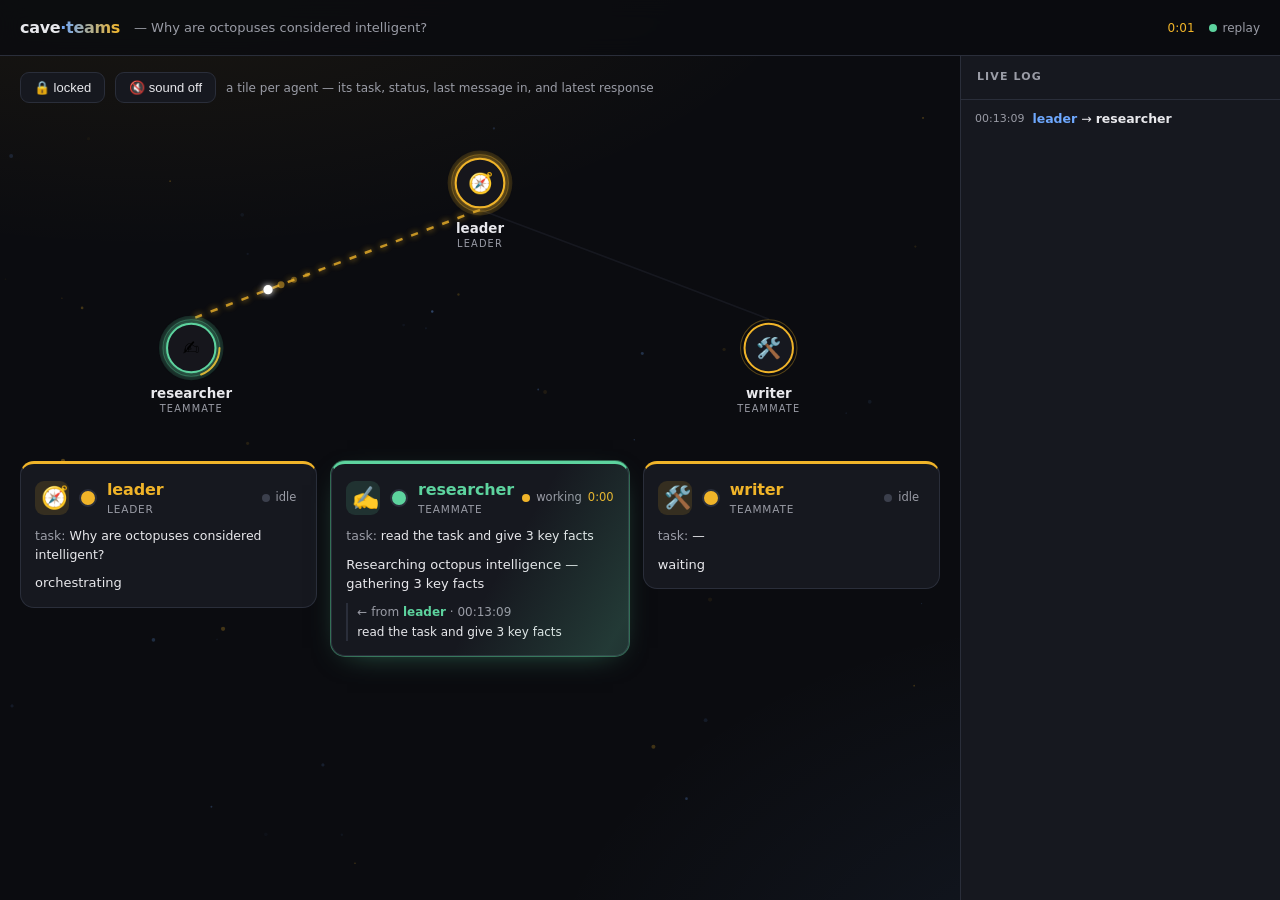
==== commit 6e343d85: "Multi-team gallery: collapsible team-tree (nested via parent_id), team_id stamping + optional standi" ====
--- a/cave_teams/gallery.html
+++ b/cave_teams/gallery.html
@@ -148,9 +148,42 @@
   .li.report { color:var(--accent); }
   @media (max-width:820px){ .app{ grid-template-columns:1fr; } .rail{ position:static; height:auto;
     border-left:none; border-top:1px solid var(--border); } }
+
+  /* ── multi-team SHELL — a collapsible team TREE (one node per active team; nested teams
+        indent under their parent) + one iframe per team on the right ── */
+  #teamTabs, #teamFrames { display:none; }
+  body.shell #dust, body.shell > header, body.shell > .app { display:none !important; }
+  body.shell #teamTabs {
+    display:flex; flex-direction:column; gap:1px; padding:8px 6px; overflow-y:auto;
+    position:absolute; inset:0 auto 0 0; width:220px; box-sizing:border-box;
+    background:#0a0a10; border-right:1px solid var(--border);
+  }
+  body.shell #teamFrames { display:block; position:absolute; inset:0 0 0 220px; }
+  .team-node { }
+  .team-row {
+    display:flex; align-items:center; gap:6px; padding:5px 8px; border-radius:6px; cursor:pointer;
+    color:var(--muted); font-size:13px; white-space:nowrap;
+  }
+  .team-row:hover { background:#14141e; }
+  .team-row.active { background:#1c1c28; color:#e5e7eb; }
+  .team-row .tog { width:12px; flex:none; text-align:center; opacity:.65; font-size:10px; transition:transform .12s; }
+  .team-row .tog.leaf { visibility:hidden; }
+  .team-row.collapsed .tog { transform:rotate(-90deg); }
+  .team-row .lbl { flex:1; overflow:hidden; text-overflow:ellipsis; }
+  .team-row .st { flex:none; font-size:11px; }
+  .team-kids.collapsed { display:none; }
+  .team-frame { position:absolute; inset:0; width:100%; height:100%; border:0; display:none; }
+  .team-frame.active { display:block; }
+  #teamEmpty { position:absolute; inset:0; display:flex; align-items:center; justify-content:center;
+    color:var(--muted); font-size:14px; text-align:center; padding:20px; }
+  body.shell.has-teams #teamEmpty { display:none; }
 </style>
 </head>
 <body>
+<!-- SHELL mode (?live, no ?team): one tab + one iframe per active team_id, fed from a single
+     /team/events SSE (events postMessage'd to the matching child). Hidden unless body.shell. -->
+<nav id="teamTabs"></nav>
+<div id="teamFrames"><div id="teamEmpty">no teams running — a tab appears when a team starts</div></div>
 <canvas id="dust"></canvas>
 <header>
   <span class="logo">cave<span class="grad">·teams</span></span>
@@ -576,12 +609,93 @@
 window.CT = { G, agents, handle };   // debug/inspection handle (used by capture + live poking)
 
 const params = new URLSearchParams(location.search);
-if (params.get('live') !== null) {
-  try {
-    const es = new EventSource('/team/events');
-    es.onmessage = (m) => { try { handle(JSON.parse(m.data)); } catch (e) {} };
-    es.onerror = () => { statusText.textContent = 'disconnected'; };
-  } catch (e) { statusText.textContent = 'no stream'; runDemo(DEMO); }
+const CHILD_TEAM = params.get('team');   // this instance renders ONE team, driven by the shell's postMessage
+
+function teamIdOf(ev) { return ev.team_id || (ev.data && ev.data.team_id) || 'team'; }
+
+// ── SHELL: one SSE for ALL teams → a collapsible tree (nested teams indent under their
+//    parent via parent_id) + one iframe per team (postMessage feeds each child) ──
+function parentIdOf(ev) { return ev.parent_id || (ev.data && ev.data.parent_id) || null; }
+
+function initShell(url) {
+  document.body.classList.add('shell');
+  const tabsEl = document.getElementById('teamTabs');
+  const framesEl = document.getElementById('teamFrames');
+  const teams = {};           // id -> {id, row, kids, frame, ready, queue, label, done, parentId, depth}
+  let active = null;
+
+  const select = (id) => { active = id; for (const t of Object.values(teams)) {
+    t.row.classList.toggle('active', t.id === id); t.frame.classList.toggle('active', t.id === id); } };
+  const post = (t, ev) => { if (t.ready) t.frame.contentWindow.postMessage({ __cavteam: true, ev }, '*'); else t.queue.push(ev); };
+
+  function renderRow(t) {
+    t.row.style.paddingLeft = (t.depth * 14 + 8) + 'px';
+    t.row.innerHTML = '';
+    const tog = document.createElement('span'); tog.className = 'tog leaf'; tog.textContent = '▾';
+    tog.onclick = (e) => { e.stopPropagation(); t.kids.classList.toggle('collapsed'); t.row.classList.toggle('collapsed'); };
+    const lbl = document.createElement('span'); lbl.className = 'lbl'; lbl.textContent = t.label;
+    const st = document.createElement('span'); st.className = 'st';
+    st.textContent = t.done ? '✓' : '●'; st.style.color = t.done ? '#34d399' : '#f59e0b';
+    t.row.append(tog, lbl, st);
+    t._tog = tog;
+  }
+  function markHasChildren(t) { if (t._tog) t._tog.classList.remove('leaf'); }
+
+  function ensure(id, label, parentId) {
+    if (teams[id]) {
+      const t = teams[id];
+      if (label) { t.label = label; renderRow(t); }
+      return t;
+    }
+    document.body.classList.add('has-teams');
+    const parent = parentId && teams[parentId] ? teams[parentId] : null;
+    const node = document.createElement('div'); node.className = 'team-node';
+    const row = document.createElement('div'); row.className = 'team-row';
+    const kids = document.createElement('div'); kids.className = 'team-kids';
+    node.append(row, kids);
+    const frame = document.createElement('iframe'); frame.className = 'team-frame';
+    frame.src = location.pathname + '?team=' + encodeURIComponent(id);   // same route that served this shell
+    const t = { id, row, kids, frame, ready: false, queue: [], label: label || id,
+                done: false, parentId: parent ? parent.id : null, depth: parent ? parent.depth + 1 : 0 };
+    row.onclick = () => select(id);
+    teams[id] = t;
+    (parent ? parent.kids : tabsEl).appendChild(node);
+    framesEl.appendChild(frame);
+    renderRow(t);
+    if (parent) markHasChildren(parent);
+    if (active === null) select(id);
+    return t;
+  }
+
+  window.addEventListener('message', (e) => {
+    const m = e.data;
+    if (m && m.__cavready && teams[m.__cavready]) {
+      const t = teams[m.__cavready]; t.ready = true;
+      t.queue.forEach(ev => t.frame.contentWindow.postMessage({ __cavteam: true, ev }, '*')); t.queue = [];
+    }
+  });
+
+  const es = new EventSource(url);
+  es.onmessage = (m) => {
+    let ev; try { ev = JSON.parse(m.data); } catch (e) { return; }
+    const id = teamIdOf(ev);
+    const label = ev.kind === 'team' ? ((ev.data && (ev.data.task || ev.data.leader)) || id) : null;
+    const t = ensure(id, label, parentIdOf(ev));
+    if (ev.kind === 'report') { t.done = true; renderRow(t); }
+    post(t, ev);
+  };
+  es.onerror = () => {};
+}
+
+if (CHILD_TEAM !== null) {
+  // CHILD: no SSE — the parent shell postMessages this team's events in.
+  window.addEventListener('message', (e) => {
+    const m = e.data;
+    if (m && m.__cavteam === true) handle(m.ev);
+  });
+  if (window.parent !== window) window.parent.postMessage({ __cavready: CHILD_TEAM }, '*');
+} else if (params.get('live') !== null) {
+  initShell('/team/events');
 } else {
   statusText.textContent = 'replay';
   runDemo(DEMO);
